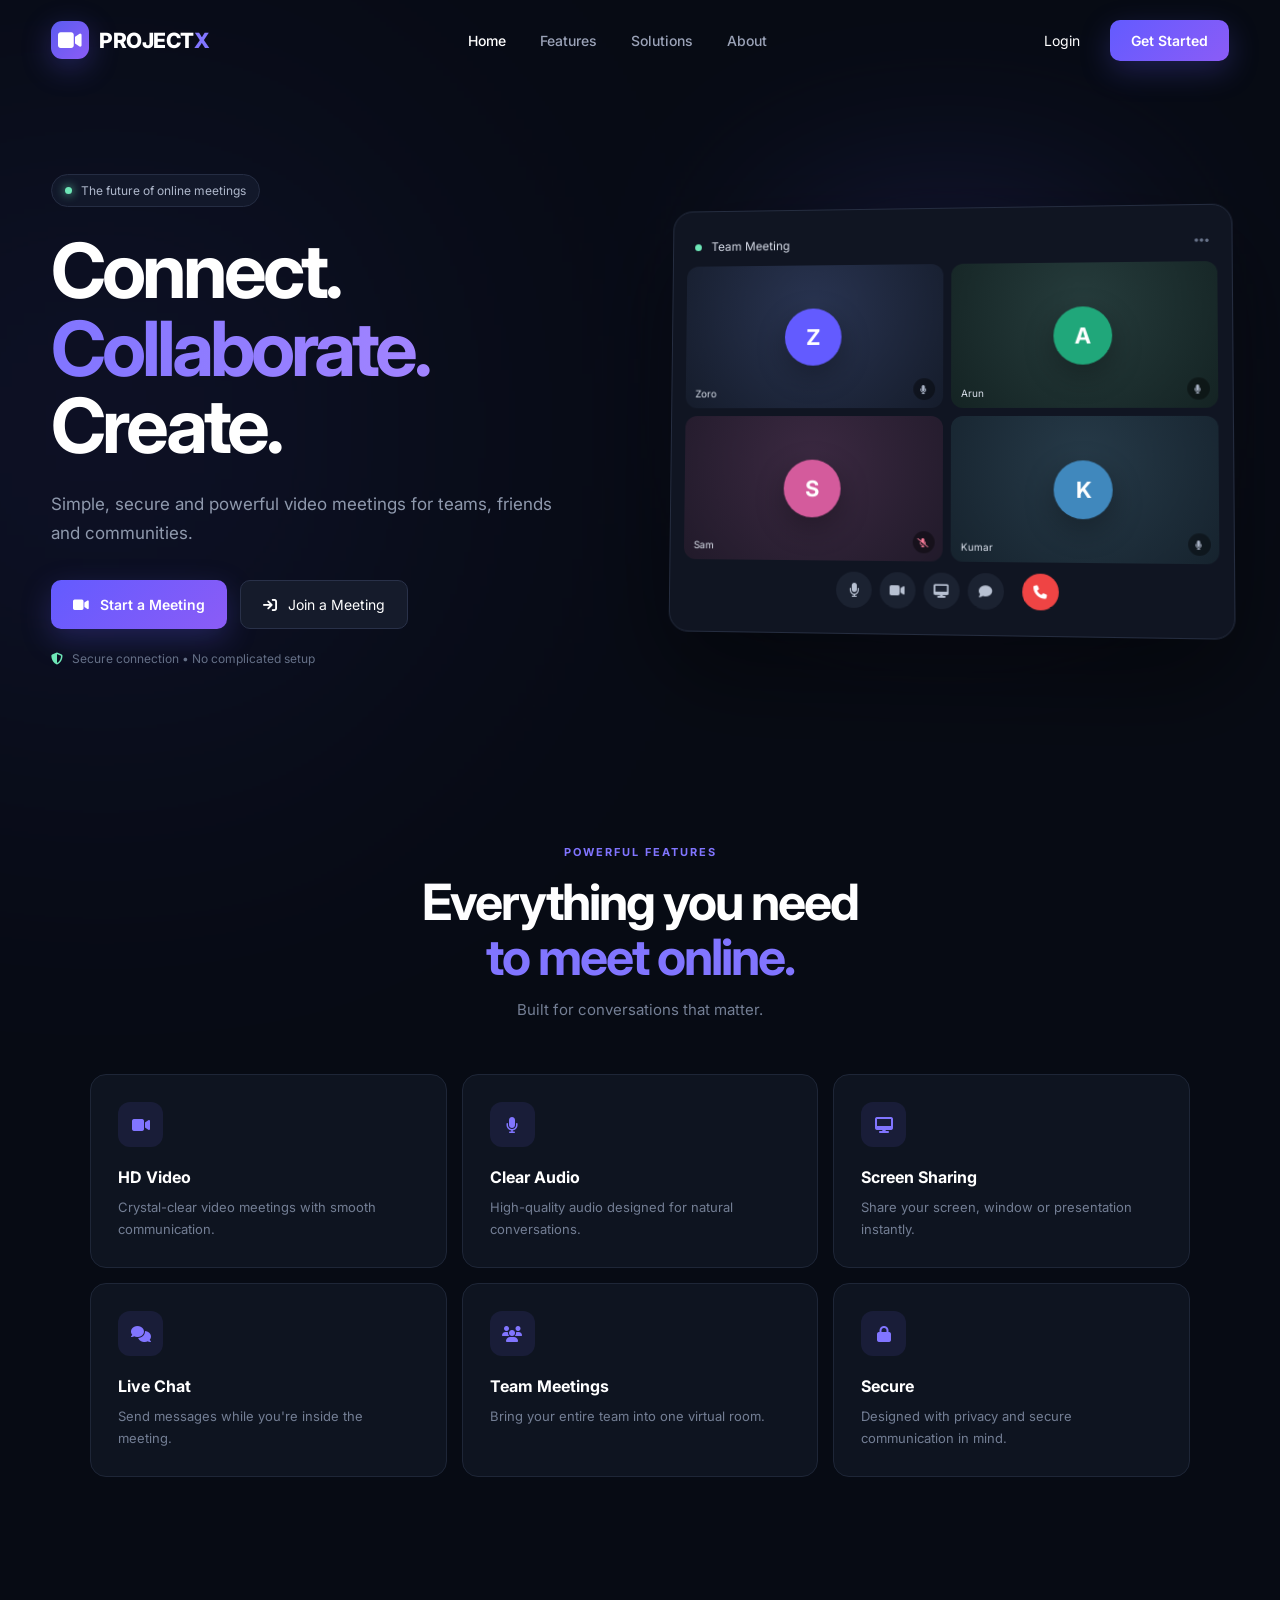
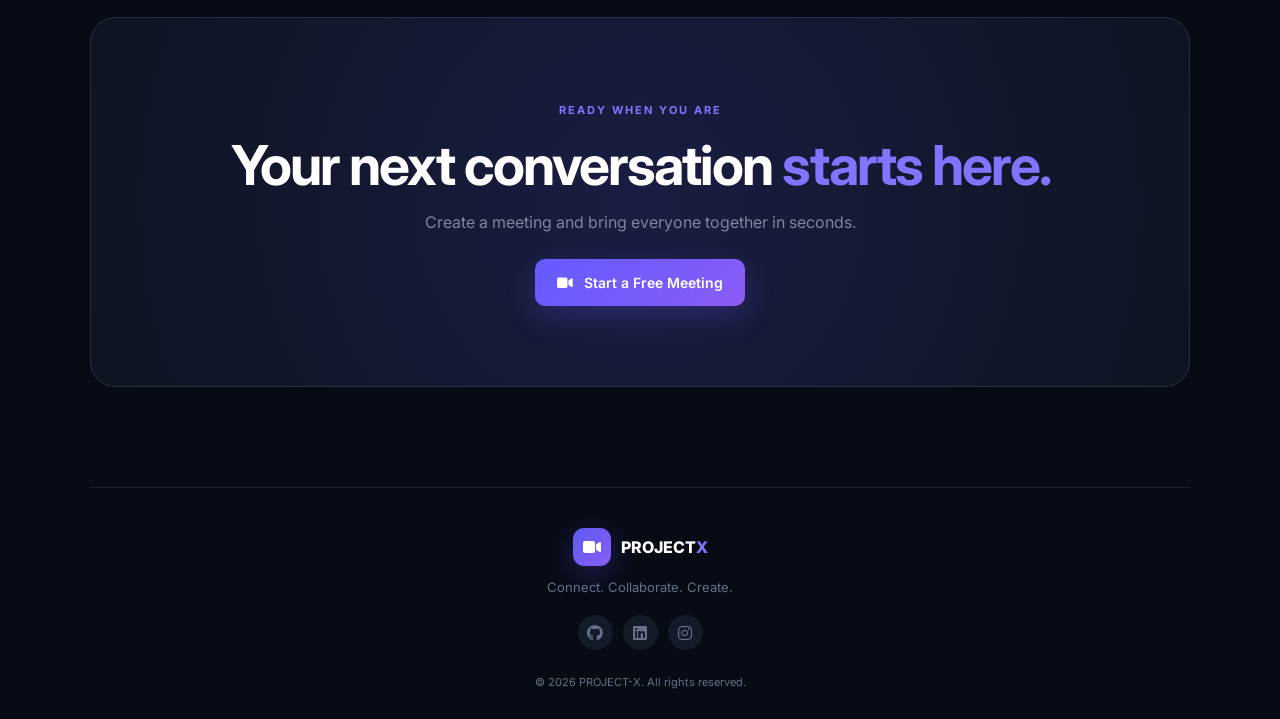
==== Null Meeting/frontend/dashboard.html @ 7fe0f9a7 "Add files via upload" ====
<!DOCTYPE html>
<html lang="en">

<head>

    <meta charset="UTF-8">

    <meta
        name="viewport"
        content="width=device-width, initial-scale=1.0"
    >

    <title>PROJECT-X Dashboard</title>

    <link
        rel="preconnect"
        href="https://fonts.googleapis.com"
    >

    <link
        rel="preconnect"
        href="https://fonts.gstatic.com"
        crossorigin
    >

    <link
        href="https://fonts.googleapis.com/css2?family=Inter:wght@400;500;600;700;800&display=swap"
        rel="stylesheet"
    >

    <link
        rel="stylesheet"
        href="https://cdnjs.cloudflare.com/ajax/libs/font-awesome/6.5.2/css/all.min.css"
    >

    <style>

        * {
            box-sizing: border-box;
            margin: 0;
            padding: 0;
        }

        body {

            min-height: 100vh;

            font-family: "Inter", sans-serif;

            color: white;

            background:
                radial-gradient(
                    circle at 10% 10%,
                    rgba(37, 99, 235, 0.25),
                    transparent 30%
                ),
                radial-gradient(
                    circle at 90% 80%,
                    rgba(124, 58, 237, 0.22),
                    transparent 30%
                ),
                #070b16;

            padding: 24px;

        }

        /* =========================
           NAVBAR
        ========================= */

        .navbar {

            width: 100%;

            max-width: 1200px;

            margin: auto;

            display: flex;

            justify-content: space-between;

            align-items: center;

            padding: 17px 22px;

            border-radius: 20px;

            background: rgba(15, 23, 42, 0.75);

            border: 1px solid rgba(255,255,255,0.09);

            backdrop-filter: blur(20px);

            box-shadow:
                0 20px 60px rgba(0,0,0,0.25);

        }

        .logo {

            display: flex;

            align-items: center;

            gap: 10px;

            font-size: 21px;

            font-weight: 800;

        }

        .logo-icon {

            width: 40px;

            height: 40px;

            border-radius: 12px;

            display: grid;

            place-items: center;

            background:
                linear-gradient(
                    135deg,
                    #2563eb,
                    #7c3aed
                );

            box-shadow:
                0 10px 30px rgba(37,99,235,0.3);

        }

        .logo-x {
            color: #60a5fa;
        }

        .logout-btn {

            border: none;

            color: white;

            background: rgba(239,68,68,0.14);

            border: 1px solid rgba(239,68,68,0.25);

            padding: 11px 17px;

            border-radius: 12px;

            cursor: pointer;

            font-weight: 600;

            transition: 0.2s;

        }

        .logout-btn:hover {

            background: #dc2626;

            transform: translateY(-2px);

        }

        /* =========================
           CONTAINER
        ========================= */

        .container {

            width: 100%;

            max-width: 1200px;

            margin: 50px auto;

        }

        .welcome {

            margin-bottom: 35px;

        }

        .welcome small {

            color: #7dd3fc;

            font-weight: 600;

        }

        .welcome h1 {

            margin-top: 8px;

            font-size: clamp(30px, 5vw, 48px);

            line-height: 1.1;

        }

        .welcome p {

            margin-top: 10px;

            color: #94a3b8;

        }

        /* =========================
           CARDS
        ========================= */

        .cards {

            display: grid;

            grid-template-columns:
                repeat(2, minmax(0, 1fr));

            gap: 22px;

        }

        .card {

            position: relative;

            overflow: hidden;

            padding: 30px;

            border-radius: 24px;

            background:
                linear-gradient(
                    145deg,
                    rgba(255,255,255,0.09),
                    rgba(255,255,255,0.035)
                );

            border: 1px solid rgba(255,255,255,0.09);

            backdrop-filter: blur(20px);

            box-shadow:
                0 25px 70px rgba(0,0,0,0.25);

            transition: 0.25s;

        }

        .card::before {

            content: "";

            position: absolute;

            width: 180px;

            height: 180px;

            border-radius: 50%;

            background: rgba(59,130,246,0.12);

            filter: blur(40px);

            top: -80px;

            right: -70px;

        }

        .card:hover {

            transform: translateY(-6px);

            border-color:
                rgba(96,165,250,0.25);

        }

        .icon-box {

            width: 55px;

            height: 55px;

            display: grid;

            place-items: center;

            border-radius: 16px;

            background:
                linear-gradient(
                    135deg,
                    #2563eb,
                    #7c3aed
                );

            font-size: 21px;

            margin-bottom: 22px;

        }

        .join-card .icon-box {

            background:
                linear-gradient(
                    135deg,
                    #0891b2,
                    #2563eb
                );

        }

        .card h2 {

            font-size: 23px;

            margin-bottom: 10px;

        }

        .card p {

            color: #94a3b8;

            line-height: 1.6;

            margin-bottom: 24px;

        }

        /* =========================
           INPUT
        ========================= */

        .input-wrapper {

            position: relative;

            margin-bottom: 13px;

        }

        .input-wrapper i {

            position: absolute;

            left: 15px;

            top: 50%;

            transform: translateY(-50%);

            color: #64748b;

        }

        .join-input {

            width: 100%;

            padding: 15px 15px 15px 45px;

            border-radius: 13px;

            border: 1px solid #263247;

            outline: none;

            background: #080e1d;

            color: white;

            font-size: 15px;

            letter-spacing: 1px;

            transition: 0.2s;

        }

        .join-input:focus {

            border-color: #3b82f6;

            box-shadow:
                0 0 0 4px rgba(59,130,246,0.1);

        }

        /* =========================
           BUTTON
        ========================= */

        .primary-btn {

            width: 100%;

            border: none;

            border-radius: 13px;

            padding: 15px;

            color: white;

            cursor: pointer;

            font-size: 15px;

            font-weight: 700;

            background:
                linear-gradient(
                    135deg,
                    #2563eb,
                    #7c3aed
                );

            transition: 0.2s;

        }

        .primary-btn:hover {

            transform: translateY(-2px);

            box-shadow:
                0 15px 35px rgba(37,99,235,0.25);

        }

        .primary-btn:disabled {

            opacity: 0.6;

            cursor: wait;

            transform: none;

        }

        /* =========================
           MEETING RESULT
        ========================= */

        #meetingResult {

            display: none;

            margin-top: 25px;

            padding: 30px;

            text-align: center;

            border-radius: 24px;

            background:
                linear-gradient(
                    145deg,
                    rgba(34,197,94,0.12),
                    rgba(15,23,42,0.75)
                );

            border: 1px solid rgba(74,222,128,0.25);

            box-shadow:
                0 25px 70px rgba(0,0,0,0.25);

            animation: resultIn 0.35s ease;

        }

        @keyframes resultIn {

            from {

                opacity: 0;

                transform: translateY(15px);

            }

            to {

                opacity: 1;

                transform: translateY(0);

            }

        }

        .success-icon {

            width: 58px;

            height: 58px;

            margin: 0 auto 15px;

            border-radius: 50%;

            display: grid;

            place-items: center;

            background: rgba(34,197,94,0.15);

            color: #4ade80;

            font-size: 25px;

        }

        .result-title {

            font-size: 24px;

            margin-bottom: 8px;

        }

        .result-text {

            color: #94a3b8;

        }

        .meeting-id {

            display: inline-block;

            margin: 22px 0;

            padding: 17px 25px;

            border-radius: 15px;

            background: #070b14;

            border: 1px solid rgba(255,255,255,0.1);

            font-size: clamp(23px, 5vw, 34px);

            font-weight: 800;

            letter-spacing: 4px;

            color: #f8fafc;

            user-select: all;

        }

        .result-actions {

            display: flex;

            justify-content: center;

            gap: 10px;

            flex-wrap: wrap;

        }

        .result-btn {

            border: none;

            border-radius: 11px;

            padding: 12px 18px;

            color: white;

            cursor: pointer;

            font-weight: 600;

        }

        .copy-btn {

            background: #16a34a;

        }

        .open-btn {

            background: #2563eb;

        }

        .status {

            min-height: 24px;

            margin-top: 17px;

            color: #4ade80;

            font-size: 14px;

        }

        /* =========================
           INFO BAR
        ========================= */

        .info-bar {

            margin-top: 25px;

            padding: 18px 20px;

            border-radius: 18px;

            background: rgba(255,255,255,0.04);

            border: 1px solid rgba(255,255,255,0.07);

            color: #94a3b8;

            display: flex;

            align-items: center;

            gap: 12px;

        }

        .info-bar i {

            color: #60a5fa;

        }

        /* =========================
           MOBILE
        ========================= */

        @media (max-width: 750px) {

            body {
                padding: 15px;
            }

            .cards {
                grid-template-columns: 1fr;
            }

            .container {
                margin-top: 35px;
            }

            .card {
                padding: 24px;
            }

            .navbar {
                padding: 14px;
            }

            .logout-btn {
                padding: 9px 12px;
            }

            .logo {
                font-size: 18px;
            }

        }

    </style>

</head>


<body>


<!-- =====================================================
     NAVBAR
===================================================== -->

<nav class="navbar">

    <div class="logo">

        <div class="logo-icon">

            <i class="fa-solid fa-video"></i>

        </div>

        <span>
            PROJECT<span class="logo-x">X</span>
        </span>

    </div>


    <button
        class="logout-btn"
        onclick="logout()"
    >

        <i class="fa-solid fa-right-from-bracket"></i>

        Logout

    </button>

</nav>



<!-- =====================================================
     MAIN
===================================================== -->

<div class="container">


    <section class="welcome">

        <small>
            YOUR MEETING SPACE
        </small>

        <h1 id="welcome">
            Welcome 👋
        </h1>

        <p id="email">
            Loading account...
        </p>

    </section>



    <!-- =================================================
         CARDS
    ================================================== -->

    <div class="cards">


        <!-- CREATE -->

        <div class="card">

            <div class="icon-box">

                <i class="fa-solid fa-video"></i>

            </div>

            <h2>
                Create a Meeting
            </h2>

            <p>
                Start a new meeting room and
                share the generated meeting ID
                with your participants.
            </p>

            <button
                class="primary-btn"
                id="createBtn"
                onclick="createMeeting()"
            >

                <i class="fa-solid fa-plus"></i>

                Create New Meeting

            </button>

        </div>



        <!-- JOIN -->

        <div class="card join-card">

            <div class="icon-box">

                <i class="fa-solid fa-link"></i>

            </div>

            <h2>
                Join a Meeting
            </h2>

            <p>
                Enter the meeting ID shared
                by your host to join the room.
            </p>


            <div class="input-wrapper">

                <i class="fa-solid fa-key"></i>

                <input
                    type="text"
                    id="joinMeetingInput"
                    class="join-input"
                    placeholder="123 456 789"
                    maxlength="11"
                    autocomplete="off"
                >

            </div>


            <button
                class="primary-btn"
                id="joinBtn"
                onclick="joinMeeting()"
            >

                <i class="fa-solid fa-arrow-right-to-bracket"></i>

                Join Meeting

            </button>

        </div>

    </div>



    <!-- =================================================
         MEETING RESULT
    ================================================== -->

    <section id="meetingResult">

        <div class="success-icon">

            <i class="fa-solid fa-check"></i>

        </div>

        <h2 class="result-title">
            Meeting Ready
        </h2>

        <p class="result-text">
            Your meeting ID is:
        </p>


        <div
            id="meetingId"
            class="meeting-id"
        >
            ---
        </div>


        <div class="result-actions">

            <button
                class="result-btn copy-btn"
                onclick="copyMeetingId()"
            >

                <i class="fa-solid fa-copy"></i>

                Copy ID

            </button>


            <button
                class="result-btn open-btn"
                onclick="openMeeting()"
            >

                <i class="fa-solid fa-video"></i>

                Open Meeting

            </button>

        </div>


        <div
            id="status"
            class="status"
        ></div>

    </section>



    <!-- =================================================
         INFO
    ================================================== -->

    <div class="info-bar">

        <i class="fa-solid fa-shield-halved"></i>

        <span>
            Your meeting connection is protected
            by your PROJECT-X account.
        </span>

    </div>

</div>



<script>


// =====================================================
// API
// =====================================================

const API_URL =
    "http://127.0.0.1:8000";


// =====================================================
// TOKEN
// =====================================================

const token =
    localStorage.getItem(
        "access_token"
    );


if (!token) {

    window.location.href =
        "index.html";

}


// =====================================================
// CURRENT MEETING
// =====================================================

let currentMeetingId =
    localStorage.getItem(
        "current_meeting_id"
    );


// =====================================================
// SHOW SAVED MEETING
// =====================================================

function showMeetingResult(meetingId) {

    if (!meetingId) {
        return;
    }

    currentMeetingId =
        meetingId;

    document.getElementById(
        "meetingId"
    ).innerText =
        meetingId;

    document.getElementById(
        "meetingResult"
    ).style.display =
        "block";

}


// =====================================================
// LOAD USER
// =====================================================

async function loadUser() {

    try {

        const response =
            await fetch(
                API_URL + "/me",
                {

                    method: "GET",

                    headers: {

                        "Authorization":
                            "Bearer " + token

                    }

                }
            );


        const data =
            await response.json();


        if (!response.ok) {

            localStorage.removeItem(
                "access_token"
            );

            localStorage.removeItem(
                "current_meeting_id"
            );

            window.location.href =
                "index.html";

            return;

        }


        document.getElementById(
            "welcome"
        ).innerText =
            "Welcome " +
            data.user.name +
            " 👋";


        document.getElementById(
            "email"
        ).innerText =
            data.user.email;


        // IMPORTANT:
        // Restore meeting ID after page reload

        if (currentMeetingId) {

            showMeetingResult(
                currentMeetingId
            );

        }

    }

    catch (error) {

        console.error(error);

        document.getElementById(
            "email"
        ).innerText =
            "Cannot connect to backend.";

    }

}


// =====================================================
// CREATE MEETING
// =====================================================

async function createMeeting() {

    const button =
        document.getElementById(
            "createBtn"
        );


    button.disabled = true;

    button.innerHTML =
        '<i class="fa-solid fa-spinner fa-spin"></i> Creating...';


    document.getElementById(
        "status"
    ).innerText =
        "";


    try {

        const response =
            await fetch(
                API_URL + "/meetings",
                {

                    method: "POST",

                    headers: {

                        "Authorization":
                            "Bearer " + token

                    }

                }
            );


        const data =
            await response.json();


        console.log(
            "CREATE MEETING RESPONSE:",
            data
        );


        if (!response.ok) {

            alert(
                data.detail ||
                "Failed to create meeting."
            );

            return;

        }


        // =================================================
        // IMPORTANT
        // GET THE REAL ID FROM BACKEND
        // =================================================

        const newMeetingId =
            data?.meeting?.meeting_id;


        if (!newMeetingId) {

            console.error(
                "Backend did not return meeting_id:",
                data
            );

            alert(
                "Meeting was created but Meeting ID was not returned."
            );

            return;

        }


        // =================================================
        // SAVE ID
        // =================================================

        currentMeetingId =
            newMeetingId;


        localStorage.setItem(
            "current_meeting_id",
            newMeetingId
        );


        // =================================================
        // SHOW ID
        // =================================================

        showMeetingResult(
            newMeetingId
        );


        document.getElementById(
            "status"
        ).innerText =
            "Meeting created successfully. Your ID is ready. ✅";


        // Scroll to ID

        document.getElementById(
            "meetingResult"
        ).scrollIntoView({

            behavior: "smooth",

            block: "center"

        });

    }

    catch (error) {

        console.error(
            "CREATE MEETING ERROR:",
            error
        );

        alert(
            "Cannot connect to FastAPI."
        );

    }

    finally {

        button.disabled = false;

        button.innerHTML =
            '<i class="fa-solid fa-plus"></i> Create New Meeting';

    }

}


// =====================================================
// COPY MEETING ID
// =====================================================

async function copyMeetingId() {

    if (!currentMeetingId) {

        alert(
            "No meeting ID available."
        );

        return;

    }


    try {

        await navigator.clipboard.writeText(
            currentMeetingId
        );


        document.getElementById(
            "status"
        ).innerText =
            "Meeting ID copied successfully! ✅";

    }

    catch (error) {

        console.error(error);

        alert(
            "Copy failed. Your Meeting ID is:\n\n" +
            currentMeetingId
        );

    }

}


// =====================================================
// OPEN MEETING
// =====================================================

function openMeeting() {

    if (!currentMeetingId) {

        alert(
            "Please create a meeting first."
        );

        return;

    }


    const url =
        "meeting.html?meeting_id=" +
        encodeURIComponent(
            currentMeetingId
        );


    window.location.href =
        url;

}


// =====================================================
// JOIN MEETING
// =====================================================

async function joinMeeting() {

    const input =
        document.getElementById(
            "joinMeetingInput"
        );


    const button =
        document.getElementById(
            "joinBtn"
        );


    const meetingId =
        input.value.trim();


    if (!meetingId) {

        alert(
            "Please enter a Meeting ID."
        );

        input.focus();

        return;

    }


    button.disabled = true;

    button.innerHTML =
        '<i class="fa-solid fa-spinner fa-spin"></i> Checking...';


    try {

        const response =
            await fetch(
                API_URL +
                "/meetings/join",
                {

                    method: "POST",

                    headers: {

                        "Content-Type":
                            "application/json",

                        "Authorization":
                            "Bearer " + token

                    },

                    body:
                        JSON.stringify({

                            meeting_id:
                                meetingId

                        })

                }
            );


        const data =
            await response.json();


        if (!response.ok) {

            alert(
                data.detail ||
                "Meeting not found."
            );

            return;

        }


        const confirmedMeetingId =
            data?.meeting?.meeting_id ||
            meetingId;


        localStorage.setItem(
            "current_meeting_id",
            confirmedMeetingId
        );


        currentMeetingId =
            confirmedMeetingId;


        // Open meeting

        window.location.href =
            "meeting.html?meeting_id=" +
            encodeURIComponent(
                confirmedMeetingId
            );

    }

    catch (error) {

        console.error(error);

        alert(
            "Cannot connect to FastAPI."
        );

    }

    finally {

        button.disabled = false;

        button.innerHTML =
            '<i class="fa-solid fa-arrow-right-to-bracket"></i> Join Meeting';

    }

}


// =====================================================
// FORMAT MEETING ID INPUT
// =====================================================

document
    .getElementById("joinMeetingInput")
    .addEventListener(
        "input",
        function() {

            let value =
                this.value.replace(
                    /\D/g,
                    ""
                );

            value =
                value.substring(
                    0,
                    9
                );


            let formatted = "";

            for (
                let i = 0;
                i < value.length;
                i++
            ) {

                if (
                    i > 0 &&
                    i % 3 === 0
                ) {

                    formatted += " ";

                }

                formatted +=
                    value[i];

            }

            this.value =
                formatted;

        }
    );


// =====================================================
// ENTER KEY TO JOIN
// =====================================================

document
    .getElementById("joinMeetingInput")
    .addEventListener(
        "keydown",
        function(event) {

            if (
                event.key === "Enter"
            ) {

                joinMeeting();

            }

        }
    );


// =====================================================
// LOGOUT
// =====================================================

function logout() {

    localStorage.removeItem(
        "access_token"
    );

    localStorage.removeItem(
        "user"
    );

    localStorage.removeItem(
        "current_meeting_id"
    );


    window.location.href =
        "index.html";

}


// =====================================================
// START
// =====================================================

loadUser();

</script>


</body>

</html>
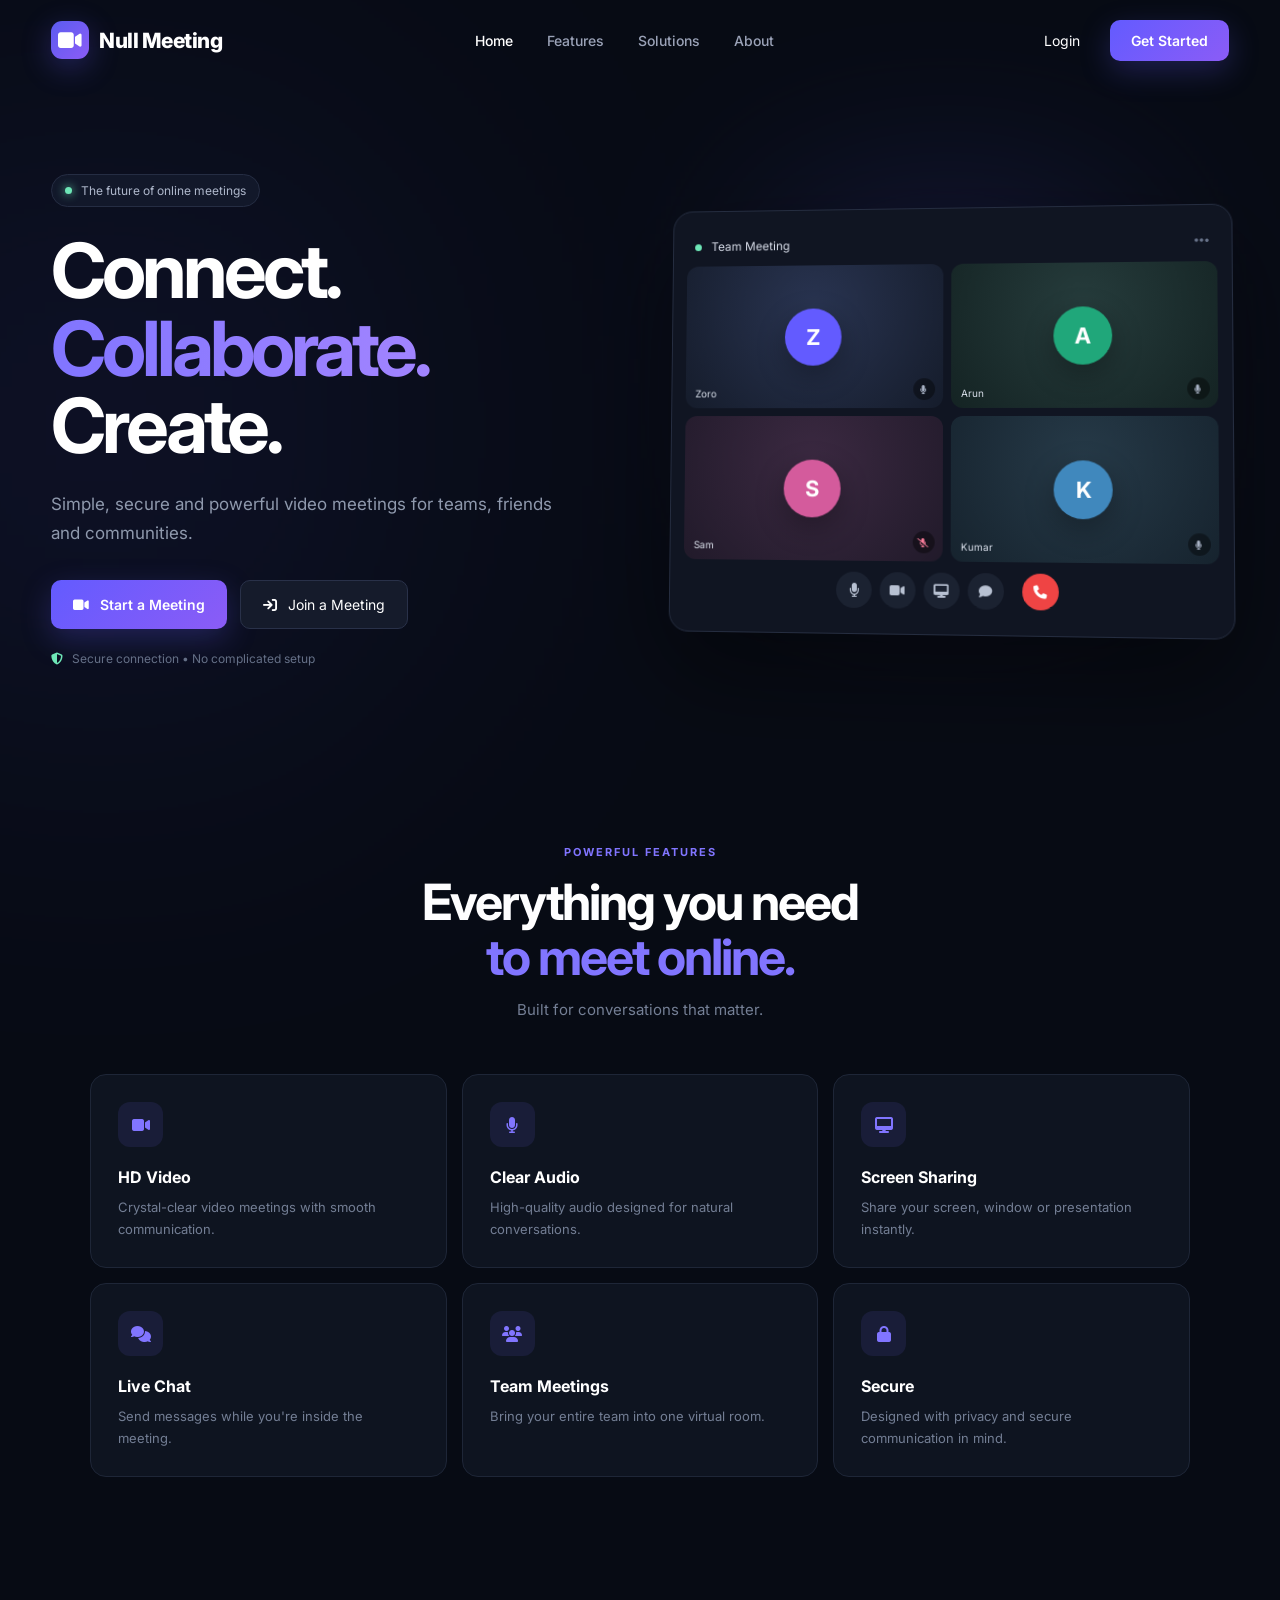
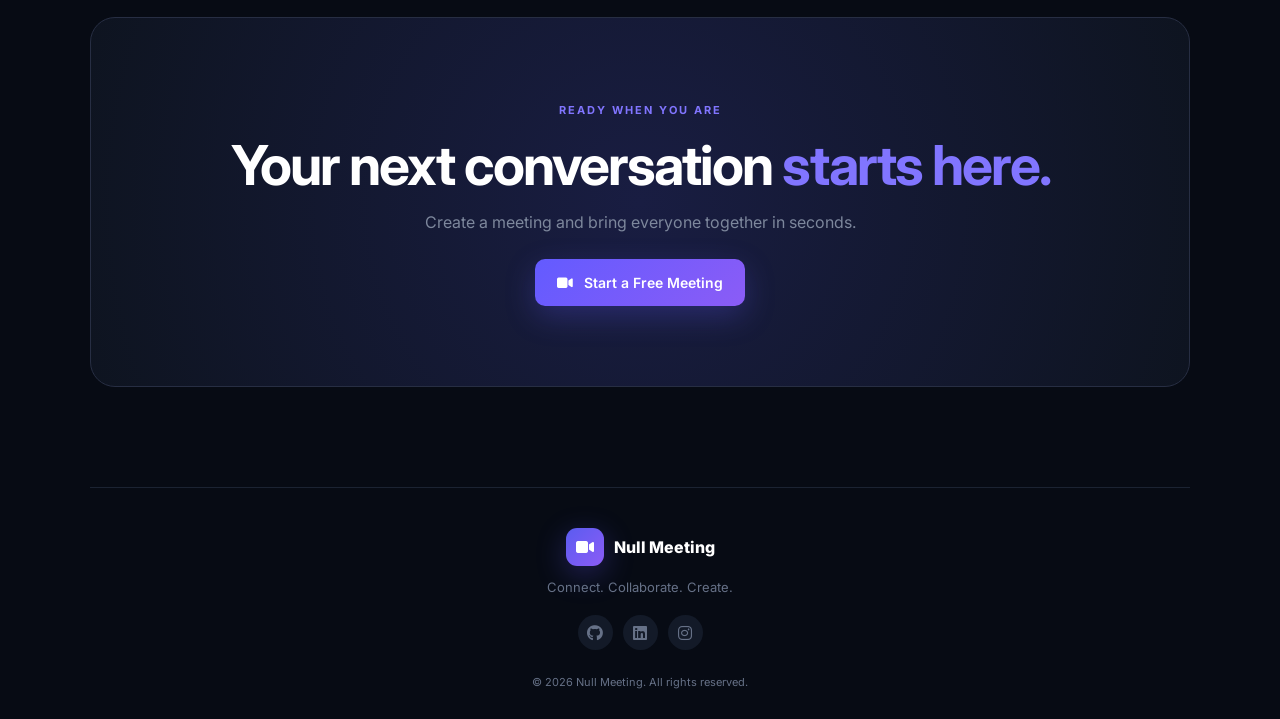
==== commit 01b9fd5c: "Update dashboard.html" ====
--- a/Null Meeting/frontend/dashboard.html
+++ b/Null Meeting/frontend/dashboard.html
@@ -10,7 +10,7 @@
         content="width=device-width, initial-scale=1.0"
     >
 
-    <title>PROJECT-X Dashboard</title>
+    <title>Null Meeting Dashboard</title>
 
     <link
         rel="preconnect"
@@ -713,7 +713,7 @@
         </div>
 
         <span>
-            PROJECT<span class="logo-x">X</span>
+            Null Meeting
         </span>
 
     </div>
@@ -932,7 +932,7 @@
 
         <span>
             Your meeting connection is protected
-            by your PROJECT-X account.
+            by your Null Meeting account.
         </span>
 
     </div>
@@ -949,7 +949,7 @@
 // =====================================================
 
 const API_URL =
-    "http://127.0.0.1:8000";
+    "https://null-meeting.onrender.com";
 
 
 // =====================================================
@@ -1575,4 +1575,4 @@
 
 </body>
 
-</html>+</html>
